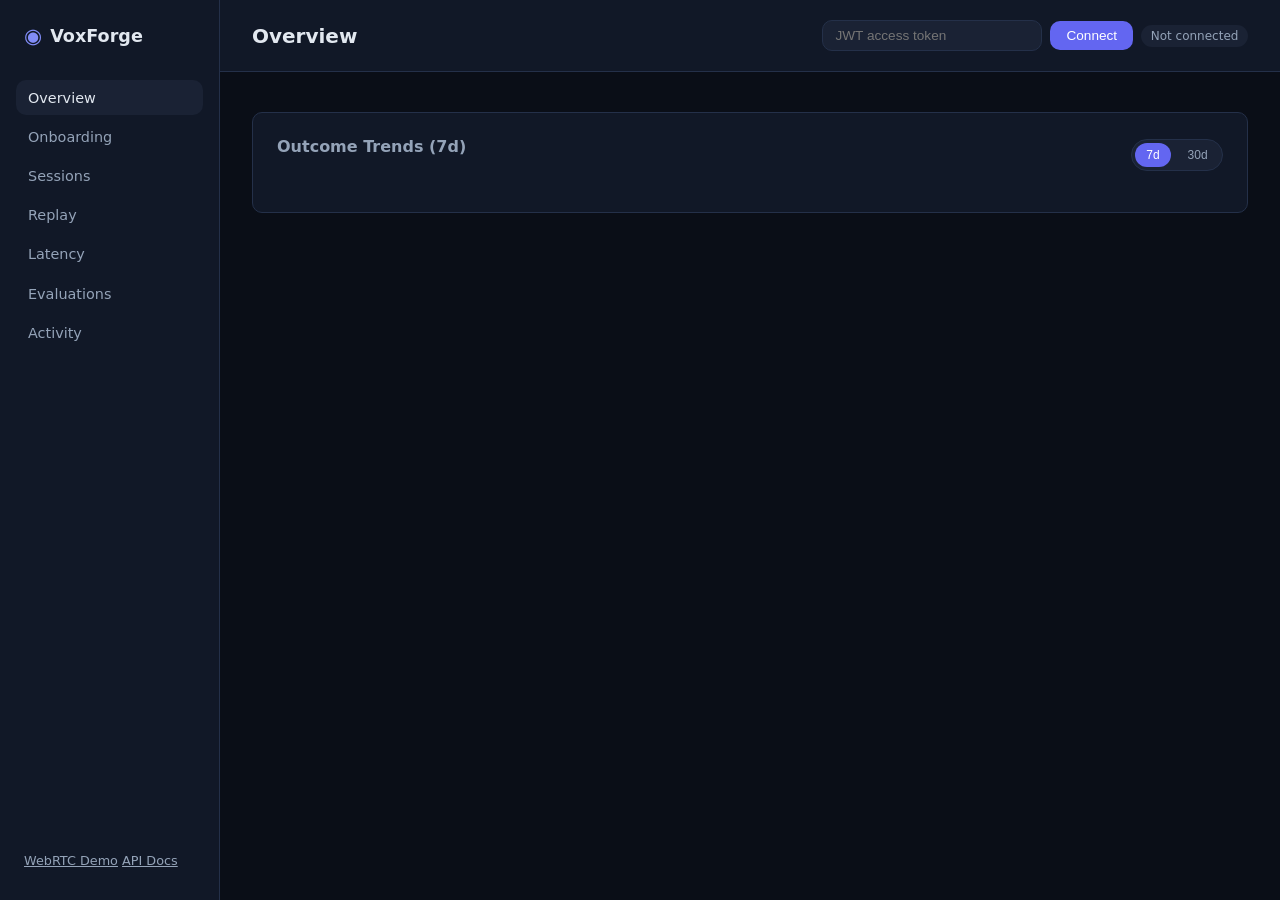
==== dashboard/index.html @ 43285312 "Add explainability summaries to session replay. Surface safety, critic, tool, and outcome decisions " ====
<!DOCTYPE html>
<html lang="en">
<head>
  <meta charset="UTF-8" />
  <meta name="viewport" content="width=device-width, initial-scale=1.0" />
  <title>VoxForge Dashboard</title>
  <link rel="stylesheet" href="/dashboard/static/styles.css" />
</head>
<body>
  <div class="layout">
    <aside class="sidebar">
      <div class="brand">
        <span class="brand-icon">◉</span>
        <span class="brand-name">VoxForge</span>
      </div>
      <nav>
        <a href="#overview" class="nav-link active" data-section="overview">Overview</a>
        <a href="#onboarding" class="nav-link" data-section="onboarding">Onboarding</a>
        <a href="#sessions" class="nav-link" data-section="sessions">Sessions</a>
        <a href="#replay" class="nav-link" data-section="replay">Replay</a>
        <a href="#latency" class="nav-link" data-section="latency">Latency</a>
        <a href="#evaluations" class="nav-link" data-section="evaluations">Evaluations</a>
        <a href="#activity" class="nav-link" data-section="activity">Activity</a>
      </nav>
      <div class="sidebar-footer">
        <a href="/examples/livekit">WebRTC Demo</a>
        <a href="/api/v1/docs" target="_blank">API Docs</a>
      </div>
    </aside>

    <main class="main">
      <header class="topbar">
        <h1 id="page-title">Overview</h1>
        <div class="auth-bar">
          <input id="token-input" type="password" placeholder="JWT access token" />
          <button id="connect-btn" type="button">Connect</button>
          <span id="auth-status" class="status-badge">Not connected</span>
        </div>
      </header>

      <div id="error-banner" class="error-banner hidden"></div>

      <section id="overview" class="section">
        <div class="cards" id="overview-cards"></div>
        <div class="panel trend-panel">
          <div class="panel-header">
            <h2 id="outcomes-trend-title">Outcome Trends (7d)</h2>
            <div class="trend-toggle" role="group" aria-label="Trend window">
              <button id="trend-days-7" type="button" class="toggle-btn active" data-days="7">7d</button>
              <button id="trend-days-30" type="button" class="toggle-btn" data-days="30">30d</button>
            </div>
          </div>
          <div id="outcomes-trend-chart" class="metric-bars"></div>
        </div>
      </section>

      <section id="onboarding" class="section hidden">
        <div class="panel">
          <h2>Outcome-first Onboarding</h2>
          <p>Complete: register account -> connect token -> run sample call -> verify KPI outcomes.</p>
          <div class="button-row">
            <button id="onboarding-start-btn" type="button">1. Start</button>
            <button id="onboarding-connect-btn" type="button">2. Connect Token</button>
            <button id="onboarding-sample-btn" type="button">3. Run Sample Call</button>
            <button id="onboarding-status-btn" type="button">Refresh Status</button>
          </div>
          <div id="onboarding-status" class="card-sub">No onboarding run yet.</div>
          <pre id="onboarding-json" class="json-preview"></pre>
        </div>
      </section>

      <section id="sessions" class="section hidden">
        <div class="panel">
          <h2>Recent Sessions</h2>
          <div class="table-wrap">
            <table>
              <thead>
                <tr>
                  <th>Session</th>
                  <th>Status</th>
                  <th>Messages</th>
                  <th>Avg E2E</th>
                  <th>Eval Score</th>
                  <th>Started</th>
                  <th></th>
                </tr>
              </thead>
              <tbody id="sessions-body"></tbody>
            </table>
          </div>
        </div>
      </section>

      <section id="replay" class="section hidden">
        <div class="panel">
          <h2>Conversation Replay</h2>
          <p>Inspect messages, tool calls, evaluations, metrics, and outcome decisions for one session.</p>
          <div class="button-row replay-controls">
            <input id="replay-session-input" type="text" placeholder="Session UUID" />
            <button id="replay-load-btn" type="button">Load Replay</button>
          </div>
          <div id="replay-outcome" class="card-sub">No replay loaded yet.</div>
          <div id="replay-explanations" class="explain-list"></div>
          <ul id="replay-timeline" class="replay-timeline"></ul>
        </div>
      </section>

      <section id="latency" class="section hidden">
        <div class="panel">
          <h2>Latency Breakdown</h2>
          <div id="latency-chart" class="chart"></div>
        </div>
      </section>

      <section id="evaluations" class="section hidden">
        <div class="panel">
          <h2>Evaluation Summary</h2>
          <div id="eval-summary" class="eval-grid"></div>
          <div id="eval-metrics" class="metric-bars"></div>
        </div>
      </section>

      <section id="activity" class="section hidden">
        <div class="panel">
          <h2>Recent Activity</h2>
          <ul id="activity-list" class="activity-list"></ul>
        </div>
      </section>
    </main>
  </div>
  <script src="/dashboard/static/app.js"></script>
</body>
</html>
---- dashboard/static/styles.css ----
:root {
  --bg: #0a0e17;
  --surface: #111827;
  --surface2: #1a2234;
  --border: #243049;
  --text: #e2e8f0;
  --muted: #94a3b8;
  --accent: #6366f1;
  --accent2: #818cf8;
  --success: #22c55e;
  --warning: #eab308;
  --danger: #ef4444;
  --radius: 10px;
  --font: "Inter", system-ui, -apple-system, sans-serif;
}

* { box-sizing: border-box; margin: 0; padding: 0; }

body {
  font-family: var(--font);
  background: var(--bg);
  color: var(--text);
  min-height: 100vh;
}

.layout { display: flex; min-height: 100vh; }

.sidebar {
  width: 220px;
  background: var(--surface);
  border-right: 1px solid var(--border);
  display: flex;
  flex-direction: column;
  padding: 1.5rem 1rem;
}

.brand {
  display: flex;
  align-items: center;
  gap: 0.5rem;
  font-weight: 700;
  font-size: 1.1rem;
  margin-bottom: 2rem;
  padding: 0 0.5rem;
}

.brand-icon { color: var(--accent2); font-size: 1.3rem; }

nav { display: flex; flex-direction: column; gap: 0.25rem; flex: 1; }

.nav-link {
  color: var(--muted);
  text-decoration: none;
  padding: 0.6rem 0.75rem;
  border-radius: var(--radius);
  font-size: 0.9rem;
  transition: background 0.15s, color 0.15s;
}

.nav-link:hover, .nav-link.active {
  background: var(--surface2);
  color: var(--text);
}

.sidebar-footer { padding: 0.5rem; font-size: 0.8rem; }
.sidebar-footer a { color: var(--muted); }

.main { flex: 1; display: flex; flex-direction: column; overflow: auto; }

.topbar {
  display: flex;
  justify-content: space-between;
  align-items: center;
  padding: 1.25rem 2rem;
  border-bottom: 1px solid var(--border);
  background: var(--surface);
}

.topbar h1 { font-size: 1.25rem; font-weight: 600; }

.auth-bar { display: flex; align-items: center; gap: 0.5rem; }

#token-input {
  background: var(--surface2);
  border: 1px solid var(--border);
  color: var(--text);
  padding: 0.45rem 0.75rem;
  border-radius: var(--radius);
  width: 220px;
  font-size: 0.85rem;
}

#connect-btn {
  background: var(--accent);
  color: white;
  border: none;
  padding: 0.45rem 1rem;
  border-radius: var(--radius);
  cursor: pointer;
  font-size: 0.85rem;
}

#connect-btn:hover { background: var(--accent2); }

.status-badge {
  font-size: 0.75rem;
  padding: 0.25rem 0.6rem;
  border-radius: 999px;
  background: var(--surface2);
  color: var(--muted);
}

.status-badge.connected { background: #14532d; color: var(--success); }

.error-banner {
  margin: 1rem 2rem 0;
  padding: 0.75rem 1rem;
  background: #450a0a;
  border: 1px solid var(--danger);
  border-radius: var(--radius);
  color: #fecaca;
  font-size: 0.85rem;
}

.hidden { display: none !important; }

.section { padding: 1.5rem 2rem; }
.trend-panel { margin-top: 1rem; }

.panel-header {
  display: flex;
  justify-content: space-between;
  align-items: center;
  gap: 1rem;
  margin-bottom: 1rem;
}

.panel-header h2 { margin-bottom: 0; }

.trend-toggle {
  display: inline-flex;
  gap: 0.35rem;
  background: var(--surface2);
  border: 1px solid var(--border);
  border-radius: 999px;
  padding: 0.2rem;
}

.toggle-btn {
  background: transparent;
  color: var(--muted);
  border: none;
  border-radius: 999px;
  padding: 0.3rem 0.7rem;
  font-size: 0.75rem;
  cursor: pointer;
}

.toggle-btn.active {
  background: var(--accent);
  color: white;
}

.cards {
  display: grid;
  grid-template-columns: repeat(auto-fill, minmax(180px, 1fr));
  gap: 1rem;
}

.card {
  background: var(--surface);
  border: 1px solid var(--border);
  border-radius: var(--radius);
  padding: 1.25rem;
}

.card-label { font-size: 0.75rem; color: var(--muted); text-transform: uppercase; letter-spacing: 0.05em; }
.card-value { font-size: 1.75rem; font-weight: 700; margin-top: 0.35rem; }
.card-sub { font-size: 0.8rem; color: var(--muted); margin-top: 0.25rem; }

.panel {
  background: var(--surface);
  border: 1px solid var(--border);
  border-radius: var(--radius);
  padding: 1.5rem;
}

.panel h2 { font-size: 1rem; margin-bottom: 1rem; color: var(--muted); }
.panel p { margin-bottom: 0.75rem; color: var(--muted); font-size: 0.9rem; }

.button-row {
  display: flex;
  flex-wrap: wrap;
  gap: 0.5rem;
  margin-bottom: 0.75rem;
}

.button-row button {
  background: var(--surface2);
  color: var(--text);
  border: 1px solid var(--border);
  border-radius: var(--radius);
  padding: 0.45rem 0.8rem;
  cursor: pointer;
  font-size: 0.8rem;
}

.button-row button:hover {
  border-color: var(--accent2);
}

.link-btn {
  background: transparent;
  color: var(--accent2);
  border: 1px solid var(--border);
  border-radius: var(--radius);
  padding: 0.25rem 0.55rem;
  cursor: pointer;
  font-size: 0.75rem;
}

.link-btn:hover {
  border-color: var(--accent2);
}

.json-preview {
  margin-top: 0.75rem;
  padding: 0.75rem;
  background: var(--surface2);
  border: 1px solid var(--border);
  border-radius: var(--radius);
  color: #bfdbfe;
  max-height: 220px;
  overflow: auto;
  font-size: 0.78rem;
}

.table-wrap { overflow-x: auto; }

table { width: 100%; border-collapse: collapse; font-size: 0.85rem; }

th, td { text-align: left; padding: 0.65rem 0.75rem; border-bottom: 1px solid var(--border); }

th { color: var(--muted); font-weight: 500; font-size: 0.75rem; text-transform: uppercase; }

.status-pill {
  display: inline-block;
  padding: 0.15rem 0.5rem;
  border-radius: 999px;
  font-size: 0.75rem;
  background: var(--surface2);
}

.status-pill.active { background: #14532d; color: var(--success); }
.status-pill.completed { background: #1e3a5f; color: #93c5fd; }
.status-pill.failed, .status-pill.error { background: #450a0a; color: #fca5a5; }

.chart { display: flex; flex-direction: column; gap: 1rem; }

.bar-row { display: flex; align-items: center; gap: 1rem; }

.bar-label { width: 140px; font-size: 0.85rem; color: var(--muted); }

.bar-track {
  flex: 1;
  height: 28px;
  background: var(--surface2);
  border-radius: 6px;
  overflow: hidden;
}

.bar-fill {
  height: 100%;
  background: linear-gradient(90deg, var(--accent), var(--accent2));
  border-radius: 6px;
  display: flex;
  align-items: center;
  padding-left: 0.5rem;
  font-size: 0.75rem;
  font-weight: 600;
  min-width: 40px;
}

.eval-grid {
  display: grid;
  grid-template-columns: repeat(auto-fill, minmax(120px, 1fr));
  gap: 1rem;
  margin-bottom: 1.5rem;
}

.eval-stat {
  text-align: center;
  padding: 1rem;
  background: var(--surface2);
  border-radius: var(--radius);
}

.eval-stat .value { font-size: 1.5rem; font-weight: 700; }
.eval-stat .label { font-size: 0.75rem; color: var(--muted); margin-top: 0.25rem; }

.metric-bars { display: flex; flex-direction: column; gap: 0.75rem; }

.trend-row {
  display: grid;
  grid-template-columns: 120px 1fr;
  gap: 0.75rem;
  align-items: center;
}

.trend-label {
  color: var(--muted);
  font-size: 0.8rem;
  font-variant-numeric: tabular-nums;
}

.trend-values {
  display: flex;
  gap: 0.5rem;
  align-items: center;
}

.trend-pill {
  border: 1px solid var(--border);
  border-radius: 999px;
  padding: 0.2rem 0.55rem;
  font-size: 0.75rem;
  background: var(--surface2);
}

.activity-list { list-style: none; }

.activity-list li {
  display: flex;
  justify-content: space-between;
  align-items: center;
  padding: 0.75rem 0;
  border-bottom: 1px solid var(--border);
  font-size: 0.85rem;
}

.activity-type {
  font-size: 0.7rem;
  text-transform: uppercase;
  color: var(--accent2);
  margin-right: 0.5rem;
}

.activity-time { color: var(--muted); font-size: 0.75rem; }

.replay-controls input {
  background: var(--surface2);
  border: 1px solid var(--border);
  color: var(--text);
  padding: 0.45rem 0.75rem;
  border-radius: var(--radius);
  min-width: 280px;
  font-size: 0.85rem;
}

.explain-list {
  margin-top: 0.85rem;
  display: grid;
  grid-template-columns: repeat(auto-fill, minmax(220px, 1fr));
  gap: 0.65rem;
}

.explain-item {
  border: 1px solid var(--border);
  border-radius: var(--radius);
  background: var(--surface2);
  padding: 0.7rem 0.8rem;
}

.explain-kind {
  text-transform: uppercase;
  font-size: 0.7rem;
  letter-spacing: 0.04em;
  color: var(--accent2);
  margin-bottom: 0.25rem;
}

.explain-decision {
  font-weight: 600;
  font-size: 0.85rem;
  margin-bottom: 0.2rem;
}

.explain-reason {
  color: var(--muted);
  font-size: 0.78rem;
  line-height: 1.35;
}

.explain-item.safety .explain-kind { color: #fca5a5; }
.explain-item.critic .explain-kind { color: #86efac; }
.explain-item.tool .explain-kind { color: #fde68a; }
.explain-item.outcome .explain-kind { color: #c4b5fd; }

.replay-timeline {
  list-style: none;
  margin-top: 1rem;
  display: flex;
  flex-direction: column;
  gap: 0.65rem;
}

.replay-event {
  border: 1px solid var(--border);
  border-radius: var(--radius);
  background: var(--surface2);
  padding: 0.75rem 0.9rem;
}

.replay-event-header {
  display: flex;
  justify-content: space-between;
  gap: 0.75rem;
  margin-bottom: 0.35rem;
  align-items: center;
}

.replay-event-type {
  text-transform: uppercase;
  font-size: 0.7rem;
  letter-spacing: 0.04em;
  color: var(--accent2);
}

.replay-event-meta {
  color: var(--muted);
  font-size: 0.75rem;
}

.replay-event-summary {
  font-size: 0.85rem;
  line-height: 1.4;
}

.replay-event.message .replay-event-type { color: #93c5fd; }
.replay-event.tool_call .replay-event-type { color: #fde68a; }
.replay-event.evaluation .replay-event-type { color: #86efac; }
.replay-event.outcome .replay-event-type { color: #c4b5fd; }
.replay-event.metric .replay-event-type { color: #fdba74; }

@media (max-width: 768px) {
  .layout { flex-direction: column; }
  .sidebar { width: 100%; flex-direction: row; flex-wrap: wrap; align-items: center; }
  nav { flex-direction: row; flex-wrap: wrap; }
  .topbar { flex-direction: column; gap: 1rem; align-items: flex-start; }
}
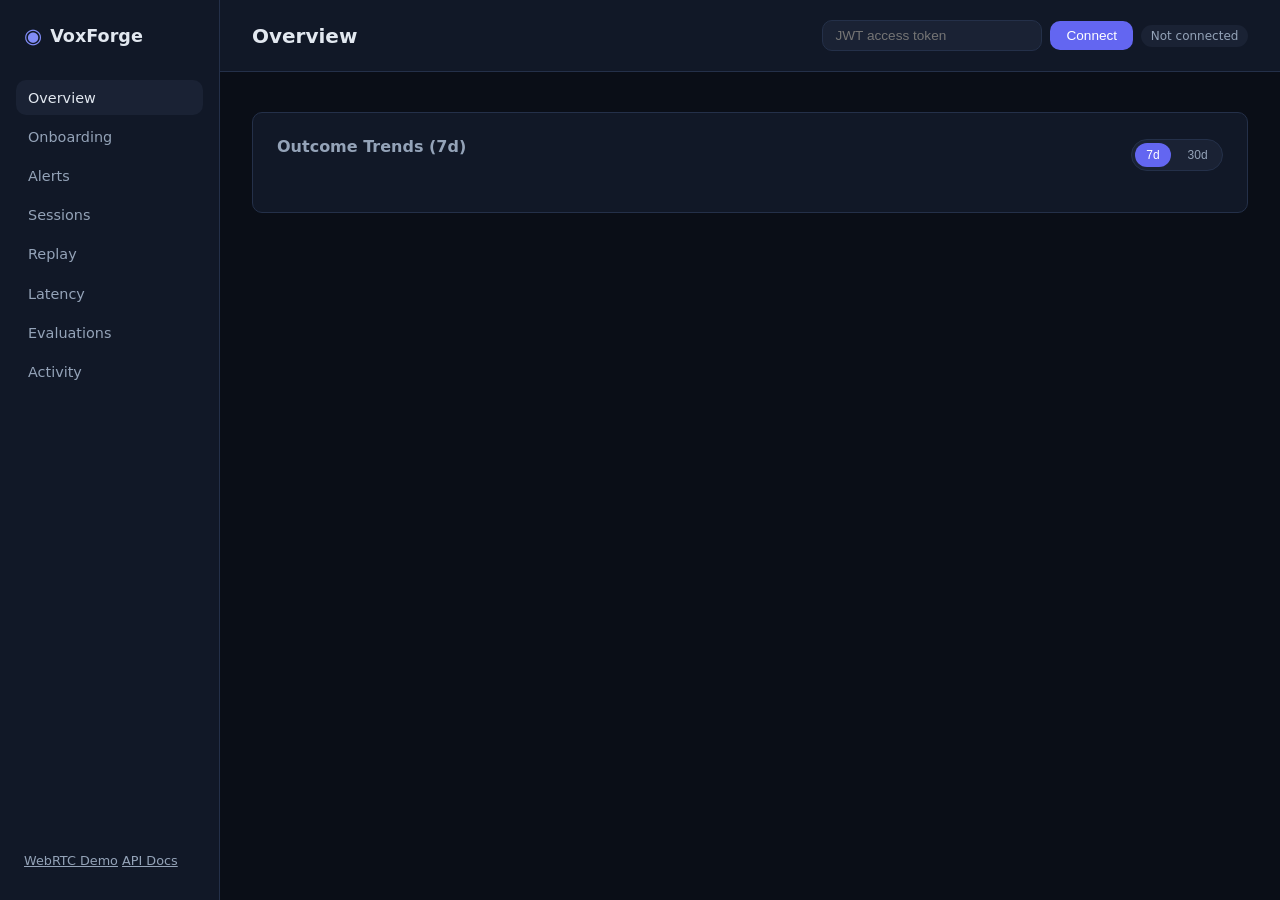
==== commit c0f0bc7b: "Add regression alerts for quality, latency, and outcomes. Compare org KPI aggregates against support" ====
--- a/dashboard/index.html
+++ b/dashboard/index.html
@@ -16,6 +16,7 @@
       <nav>
         <a href="#overview" class="nav-link active" data-section="overview">Overview</a>
         <a href="#onboarding" class="nav-link" data-section="onboarding">Onboarding</a>
+        <a href="#alerts" class="nav-link" data-section="alerts">Alerts</a>
         <a href="#sessions" class="nav-link" data-section="sessions">Sessions</a>
         <a href="#replay" class="nav-link" data-section="replay">Replay</a>
         <a href="#latency" class="nav-link" data-section="latency">Latency</a>
@@ -66,6 +67,15 @@
           </div>
           <div id="onboarding-status" class="card-sub">No onboarding run yet.</div>
           <pre id="onboarding-json" class="json-preview"></pre>
+        </div>
+      </section>
+
+      <section id="alerts" class="section hidden">
+        <div class="panel">
+          <h2>Regression Alerts</h2>
+          <p>Threshold breaches for quality, latency, escalations, and task success.</p>
+          <div id="alerts-summary" class="eval-grid"></div>
+          <ul id="alerts-list" class="alerts-list"></ul>
         </div>
       </section>
 
--- a/dashboard/static/styles.css
+++ b/dashboard/static/styles.css
@@ -347,6 +347,60 @@
 
 .activity-time { color: var(--muted); font-size: 0.75rem; }
 
+.alerts-list {
+  list-style: none;
+  margin-top: 1rem;
+  display: flex;
+  flex-direction: column;
+  gap: 0.65rem;
+}
+
+.alert-item {
+  border: 1px solid var(--border);
+  border-radius: var(--radius);
+  background: var(--surface2);
+  padding: 0.75rem 0.9rem;
+}
+
+.alert-item.critical {
+  border-color: #7f1d1d;
+}
+
+.alert-item.warning {
+  border-color: #854d0e;
+}
+
+.alert-header {
+  display: flex;
+  gap: 0.5rem;
+  align-items: center;
+  margin-bottom: 0.35rem;
+}
+
+.alert-severity {
+  text-transform: uppercase;
+  font-size: 0.7rem;
+  letter-spacing: 0.04em;
+  color: var(--warning);
+}
+
+.alert-item.critical .alert-severity { color: var(--danger); }
+
+.alert-code {
+  color: var(--muted);
+  font-size: 0.75rem;
+}
+
+.alert-message {
+  font-size: 0.85rem;
+  margin-bottom: 0.25rem;
+}
+
+.alert-meta {
+  color: var(--muted);
+  font-size: 0.75rem;
+}
+
 .replay-controls input {
   background: var(--surface2);
   border: 1px solid var(--border);
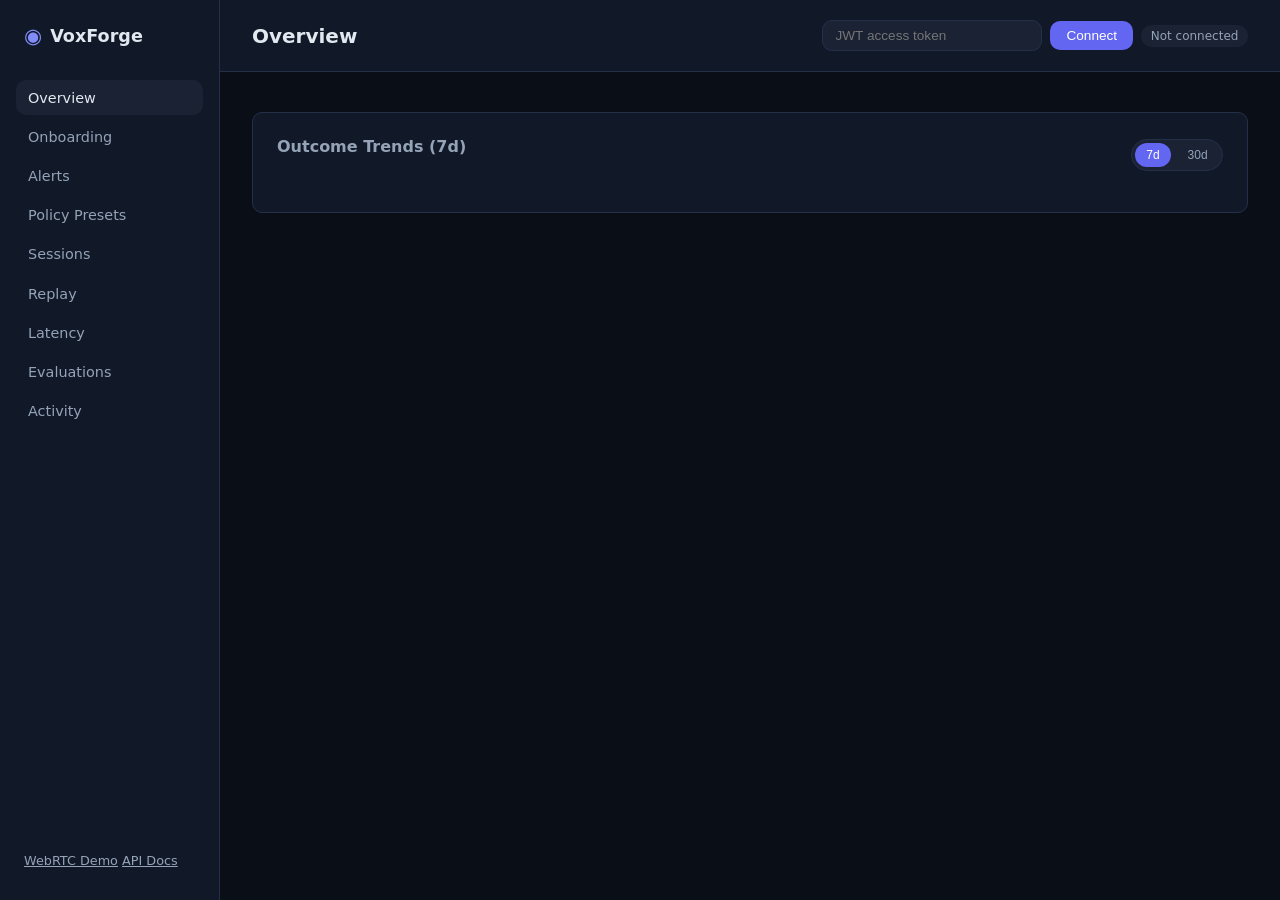
==== commit 48288b9b: "Add policy preset APIs and dashboard UX for agent config versioning. Organizations can list built-in" ====
--- a/dashboard/index.html
+++ b/dashboard/index.html
@@ -17,6 +17,7 @@
         <a href="#overview" class="nav-link active" data-section="overview">Overview</a>
         <a href="#onboarding" class="nav-link" data-section="onboarding">Onboarding</a>
         <a href="#alerts" class="nav-link" data-section="alerts">Alerts</a>
+        <a href="#policies" class="nav-link" data-section="policies">Policy Presets</a>
         <a href="#sessions" class="nav-link" data-section="sessions">Sessions</a>
         <a href="#replay" class="nav-link" data-section="replay">Replay</a>
         <a href="#latency" class="nav-link" data-section="latency">Latency</a>
@@ -76,6 +77,33 @@
           <p>Threshold breaches for quality, latency, escalations, and task success.</p>
           <div id="alerts-summary" class="eval-grid"></div>
           <ul id="alerts-list" class="alerts-list"></ul>
+        </div>
+      </section>
+
+      <section id="policies" class="section hidden">
+        <div class="panel">
+          <h2>Policy Presets</h2>
+          <p>Apply reusable policy bundles to create a new active agent config version. Roll back from version history when regressions appear.</p>
+          <div id="policy-active" class="card-sub">No active agent config loaded.</div>
+          <div id="policy-presets" class="preset-grid"></div>
+        </div>
+        <div class="panel">
+          <h2>Config Version History</h2>
+          <div class="table-wrap">
+            <table>
+              <thead>
+                <tr>
+                  <th>Version</th>
+                  <th>Label</th>
+                  <th>Status</th>
+                  <th>Change Note</th>
+                  <th>Created</th>
+                  <th></th>
+                </tr>
+              </thead>
+              <tbody id="policy-versions-body"></tbody>
+            </table>
+          </div>
         </div>
       </section>
 
--- a/dashboard/static/styles.css
+++ b/dashboard/static/styles.css
@@ -496,6 +496,48 @@
 .replay-event.outcome .replay-event-type { color: #c4b5fd; }
 .replay-event.metric .replay-event-type { color: #fdba74; }
 
+.preset-grid {
+  margin-top: 1rem;
+  display: grid;
+  grid-template-columns: repeat(auto-fill, minmax(260px, 1fr));
+  gap: 0.85rem;
+}
+
+.preset-card {
+  border: 1px solid var(--border);
+  border-radius: var(--radius);
+  background: var(--surface2);
+  padding: 0.9rem 1rem;
+  display: flex;
+  flex-direction: column;
+  gap: 0.55rem;
+}
+
+.preset-card h3 {
+  font-size: 0.95rem;
+  font-weight: 600;
+}
+
+.preset-source {
+  display: inline-block;
+  font-size: 0.7rem;
+  text-transform: uppercase;
+  letter-spacing: 0.04em;
+  color: var(--accent2);
+}
+
+.preset-description {
+  color: var(--muted);
+  font-size: 0.82rem;
+  line-height: 1.4;
+  flex: 1;
+}
+
+.preset-thresholds {
+  font-size: 0.75rem;
+  color: var(--muted);
+}
+
 @media (max-width: 768px) {
   .layout { flex-direction: column; }
   .sidebar { width: 100%; flex-direction: row; flex-wrap: wrap; align-items: center; }
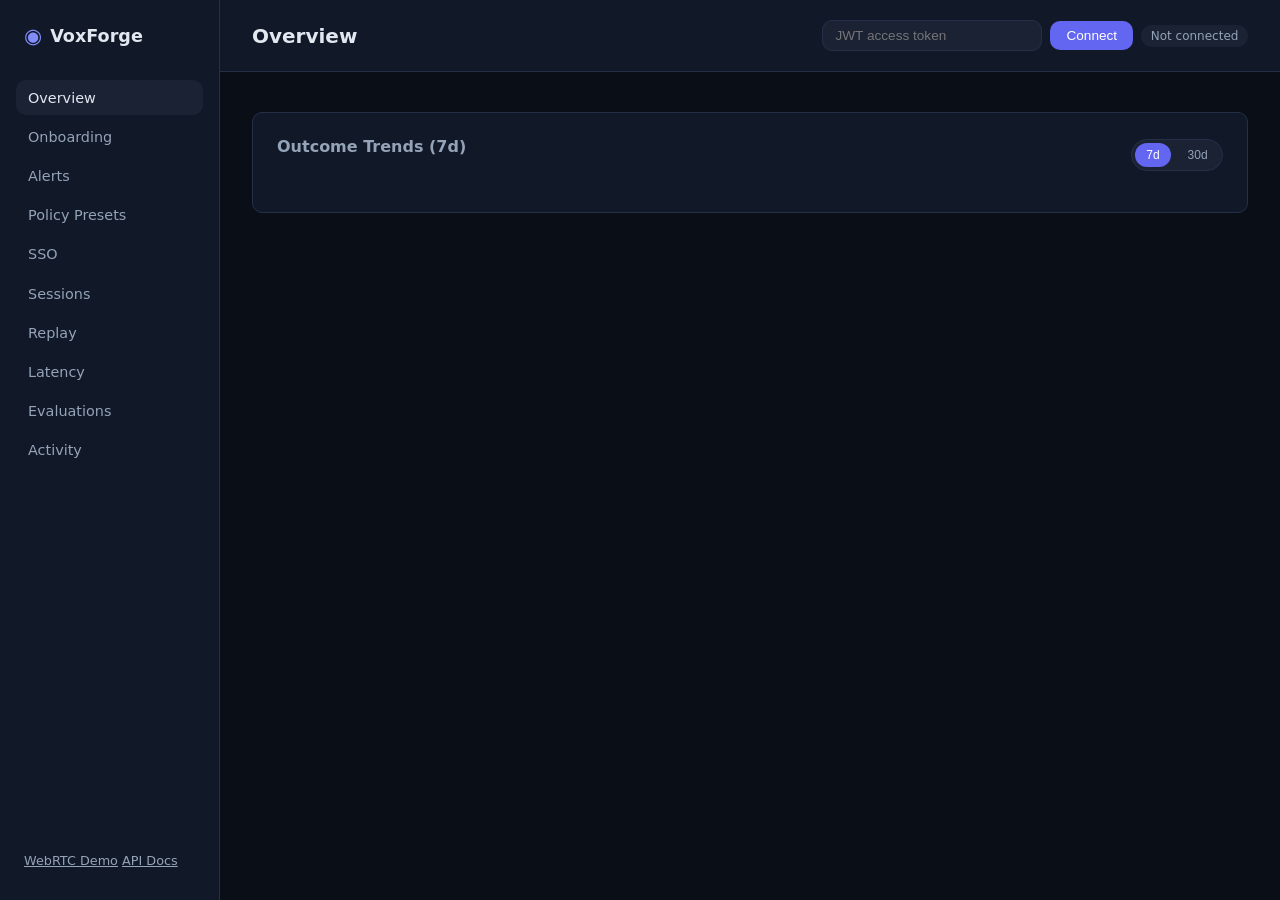
==== commit ad9e30df: "Add SSO admin panel to the dashboard for SAML connection management. The new SSO section lets org ad" ====
--- a/dashboard/index.html
+++ b/dashboard/index.html
@@ -18,6 +18,7 @@
         <a href="#onboarding" class="nav-link" data-section="onboarding">Onboarding</a>
         <a href="#alerts" class="nav-link" data-section="alerts">Alerts</a>
         <a href="#policies" class="nav-link" data-section="policies">Policy Presets</a>
+        <a href="#sso" class="nav-link" data-section="sso">SSO</a>
         <a href="#sessions" class="nav-link" data-section="sessions">Sessions</a>
         <a href="#replay" class="nav-link" data-section="replay">Replay</a>
         <a href="#latency" class="nav-link" data-section="latency">Latency</a>
@@ -104,6 +105,82 @@
               <tbody id="policy-versions-body"></tbody>
             </table>
           </div>
+        </div>
+      </section>
+
+      <section id="sso" class="section hidden">
+        <div class="panel">
+          <h2>SSO / SAML Connections</h2>
+          <p>Configure IdP metadata, activate connections, download SP metadata, and test SP-initiated login redirects.</p>
+          <div id="sso-org" class="card-sub">Connect with a JWT to manage SSO.</div>
+          <div class="table-wrap">
+            <table>
+              <thead>
+                <tr>
+                  <th>Provider</th>
+                  <th>Status</th>
+                  <th>IdP Entity</th>
+                  <th>SP Entity</th>
+                  <th>Updated</th>
+                  <th></th>
+                </tr>
+              </thead>
+              <tbody id="sso-connections-body"></tbody>
+            </table>
+          </div>
+        </div>
+        <div class="panel">
+          <h2>Create SAML Connection</h2>
+          <form id="sso-create-form" class="sso-form">
+            <label>
+              Provider
+              <select id="sso-provider-type" name="provider_type">
+                <option value="generic">Generic</option>
+                <option value="okta">Okta</option>
+                <option value="azure_ad">Azure AD</option>
+                <option value="google">Google</option>
+              </select>
+            </label>
+            <label>
+              IdP Entity ID
+              <input id="sso-idp-entity-id" type="text" placeholder="https://idp.example.com/metadata" required />
+            </label>
+            <label>
+              IdP SSO URL
+              <input id="sso-idp-sso-url" type="url" placeholder="https://idp.example.com/sso" required />
+            </label>
+            <label class="full-width">
+              IdP X509 Certificate
+              <textarea id="sso-idp-cert" rows="4" placeholder="-----BEGIN CERTIFICATE-----..." required></textarea>
+            </label>
+            <label>
+              SP Entity ID
+              <input id="sso-sp-entity-id" type="text" placeholder="voxforge-sp" required />
+            </label>
+            <label>
+              ACS URL
+              <input id="sso-acs-url" type="url" placeholder="https://your-host/api/v1/orgs/{org_id}/sso/saml/acs" required />
+            </label>
+            <label>
+              Default Role
+              <select id="sso-default-role" name="default_role">
+                <option value="member">Member</option>
+                <option value="admin">Admin</option>
+                <option value="owner">Owner</option>
+              </select>
+            </label>
+            <label class="full-width">
+              Role Mapping Rules (JSON)
+              <textarea id="sso-role-mapping" rows="3" placeholder='{"support_admins": "admin"}'></textarea>
+            </label>
+            <div class="button-row">
+              <button type="submit">Create Connection</button>
+            </div>
+          </form>
+        </div>
+        <div class="panel">
+          <h2>Login Redirect Preview</h2>
+          <pre id="sso-login-preview" class="json-preview">Initiate a test login from a connection row.</pre>
         </div>
       </section>
 
--- a/dashboard/static/styles.css
+++ b/dashboard/static/styles.css
@@ -252,6 +252,8 @@
 }
 
 .status-pill.active { background: #14532d; color: var(--success); }
+.status-pill.draft { background: #3f3f46; color: #d4d4d8; }
+.status-pill.disabled { background: #450a0a; color: #fca5a5; }
 .status-pill.completed { background: #1e3a5f; color: #93c5fd; }
 .status-pill.failed, .status-pill.error { background: #450a0a; color: #fca5a5; }
 
@@ -538,6 +540,48 @@
   color: var(--muted);
 }
 
+.sso-form {
+  margin-top: 1rem;
+  display: grid;
+  grid-template-columns: repeat(2, minmax(240px, 1fr));
+  gap: 0.85rem;
+}
+
+.sso-form label {
+  display: flex;
+  flex-direction: column;
+  gap: 0.35rem;
+  font-size: 0.82rem;
+  color: var(--muted);
+}
+
+.sso-form label.full-width {
+  grid-column: 1 / -1;
+}
+
+.sso-form input,
+.sso-form select,
+.sso-form textarea {
+  background: var(--surface2);
+  border: 1px solid var(--border);
+  color: var(--text);
+  padding: 0.5rem 0.7rem;
+  border-radius: var(--radius);
+  font-size: 0.85rem;
+  font-family: inherit;
+}
+
+.sso-form textarea {
+  resize: vertical;
+  min-height: 80px;
+}
+
+.sso-actions {
+  display: flex;
+  flex-wrap: wrap;
+  gap: 0.35rem;
+}
+
 @media (max-width: 768px) {
   .layout { flex-direction: column; }
   .sidebar { width: 100%; flex-direction: row; flex-wrap: wrap; align-items: center; }
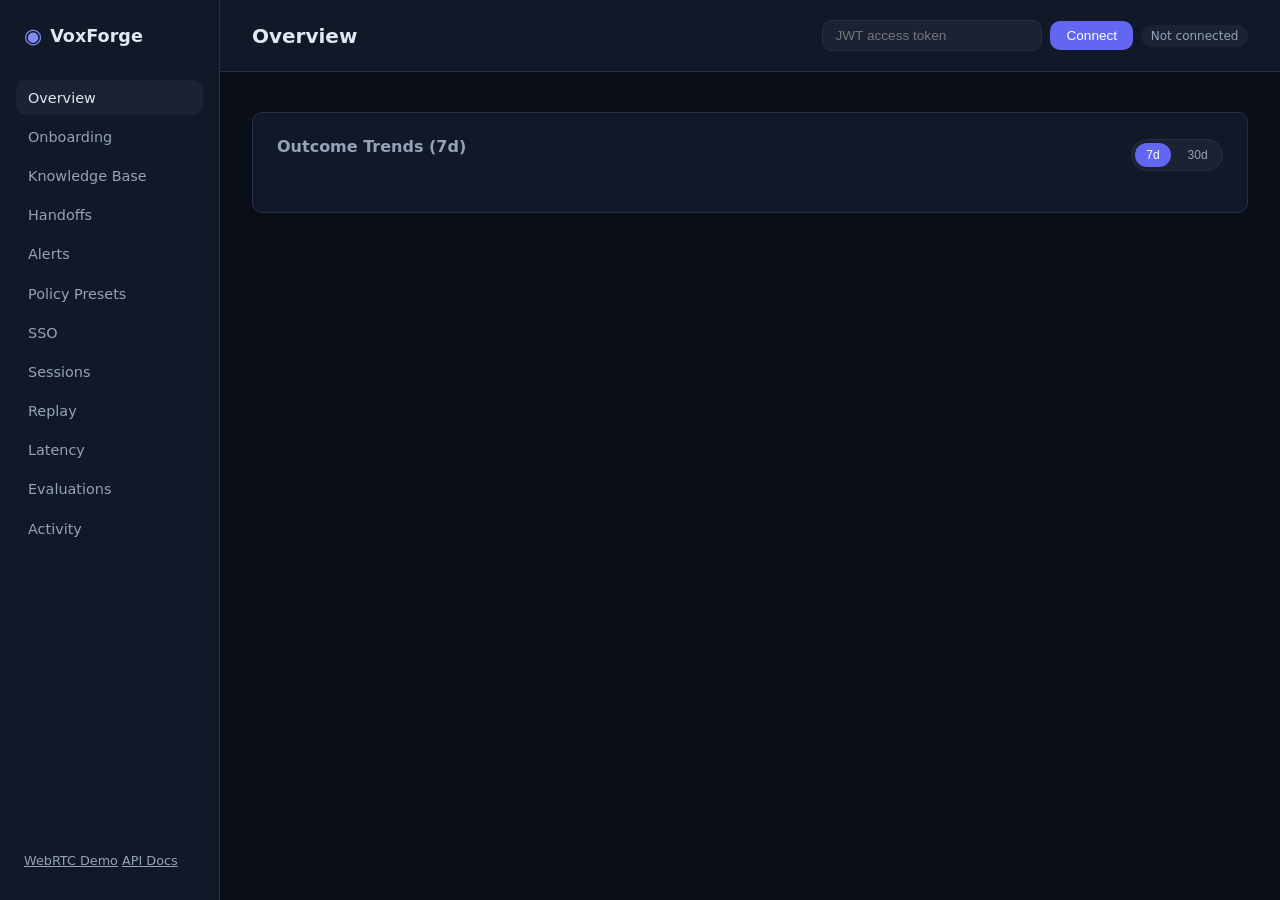
==== commit 92ab8f34: "feat(knowledge): wire pre-turn KB context and dashboard operator UI Inject KnowledgeContextBuilder i" ====
--- a/dashboard/index.html
+++ b/dashboard/index.html
@@ -16,6 +16,8 @@
       <nav>
         <a href="#overview" class="nav-link active" data-section="overview">Overview</a>
         <a href="#onboarding" class="nav-link" data-section="onboarding">Onboarding</a>
+        <a href="#knowledge" class="nav-link" data-section="knowledge">Knowledge Base</a>
+        <a href="#handoffs" class="nav-link" data-section="handoffs">Handoffs</a>
         <a href="#alerts" class="nav-link" data-section="alerts">Alerts</a>
         <a href="#policies" class="nav-link" data-section="policies">Policy Presets</a>
         <a href="#sso" class="nav-link" data-section="sso">SSO</a>
@@ -72,6 +74,130 @@
         </div>
       </section>
 
+      <section id="knowledge" class="section hidden">
+        <div class="panel">
+          <h2>Knowledge Base</h2>
+          <p>Upload documents for semantic retrieval and pre-turn agent grounding.</p>
+          <div id="knowledge-status" class="card-sub">Connect with a JWT to manage knowledge collections.</div>
+          <div class="button-row">
+            <button id="knowledge-refresh-btn" type="button">Refresh</button>
+          </div>
+        </div>
+
+        <div class="panel">
+          <h2>Collections</h2>
+          <div class="table-wrap">
+            <table>
+              <thead>
+                <tr>
+                  <th>Name</th>
+                  <th>Dimensions</th>
+                  <th>Created</th>
+                  <th></th>
+                </tr>
+              </thead>
+              <tbody id="knowledge-collections-body"></tbody>
+            </table>
+          </div>
+          <form id="knowledge-collection-form" class="sso-form">
+            <label class="full-width">
+              New collection name
+              <input id="knowledge-collection-name" type="text" placeholder="Support Docs" required />
+            </label>
+            <div class="button-row">
+              <button type="submit">Create Collection</button>
+            </div>
+          </form>
+        </div>
+
+        <div class="panel">
+          <h2>Upload Document</h2>
+          <form id="knowledge-upload-form" class="sso-form">
+            <label>
+              Collection
+              <select id="knowledge-upload-collection" required></select>
+            </label>
+            <label>
+              Title (optional)
+              <input id="knowledge-upload-title" type="text" placeholder="Refund Policy" />
+            </label>
+            <label class="full-width">
+              File
+              <input id="knowledge-upload-file" type="file" accept=".pdf,.txt,.md,.csv,.html,.docx" required />
+            </label>
+            <div class="button-row">
+              <button type="submit">Upload</button>
+            </div>
+          </form>
+          <div id="knowledge-upload-status" class="card-sub">No upload in progress.</div>
+        </div>
+
+        <div class="panel">
+          <h2>Recent Uploads</h2>
+          <div class="table-wrap">
+            <table>
+              <thead>
+                <tr>
+                  <th>Document</th>
+                  <th>Status</th>
+                  <th>Progress</th>
+                  <th>Stage</th>
+                  <th>Updated</th>
+                </tr>
+              </thead>
+              <tbody id="knowledge-uploads-body"></tbody>
+            </table>
+          </div>
+        </div>
+
+        <div class="panel">
+          <h2>Search Test</h2>
+          <form id="knowledge-search-form" class="sso-form">
+            <label class="full-width">
+              Query
+              <input id="knowledge-search-query" type="text" placeholder="What is the refund policy?" required />
+            </label>
+            <div class="button-row">
+              <button type="submit">Search</button>
+            </div>
+          </form>
+          <ul id="knowledge-search-results" class="activity-list"></ul>
+        </div>
+      </section>
+
+      <section id="handoffs" class="section hidden">
+        <div class="panel">
+          <h2>Handoff Queue</h2>
+          <p>Pending human escalations for your organization.</p>
+          <div class="button-row">
+            <button id="handoffs-refresh-btn" type="button">Refresh Queue</button>
+          </div>
+        </div>
+        <div class="panel">
+          <div class="table-wrap">
+            <table>
+              <thead>
+                <tr>
+                  <th>Handoff</th>
+                  <th>Session</th>
+                  <th>Status</th>
+                  <th>Trigger</th>
+                  <th>Ticket</th>
+                  <th>Assigned</th>
+                  <th></th>
+                </tr>
+              </thead>
+              <tbody id="handoffs-body"></tbody>
+            </table>
+          </div>
+        </div>
+        <div class="panel">
+          <h2>Handoff Context</h2>
+          <div id="handoff-context-summary" class="card-sub">Select a handoff to view context.</div>
+          <pre id="handoff-context-json" class="json-preview"></pre>
+        </div>
+      </section>
+
       <section id="alerts" class="section hidden">
         <div class="panel">
           <h2>Regression Alerts</h2>
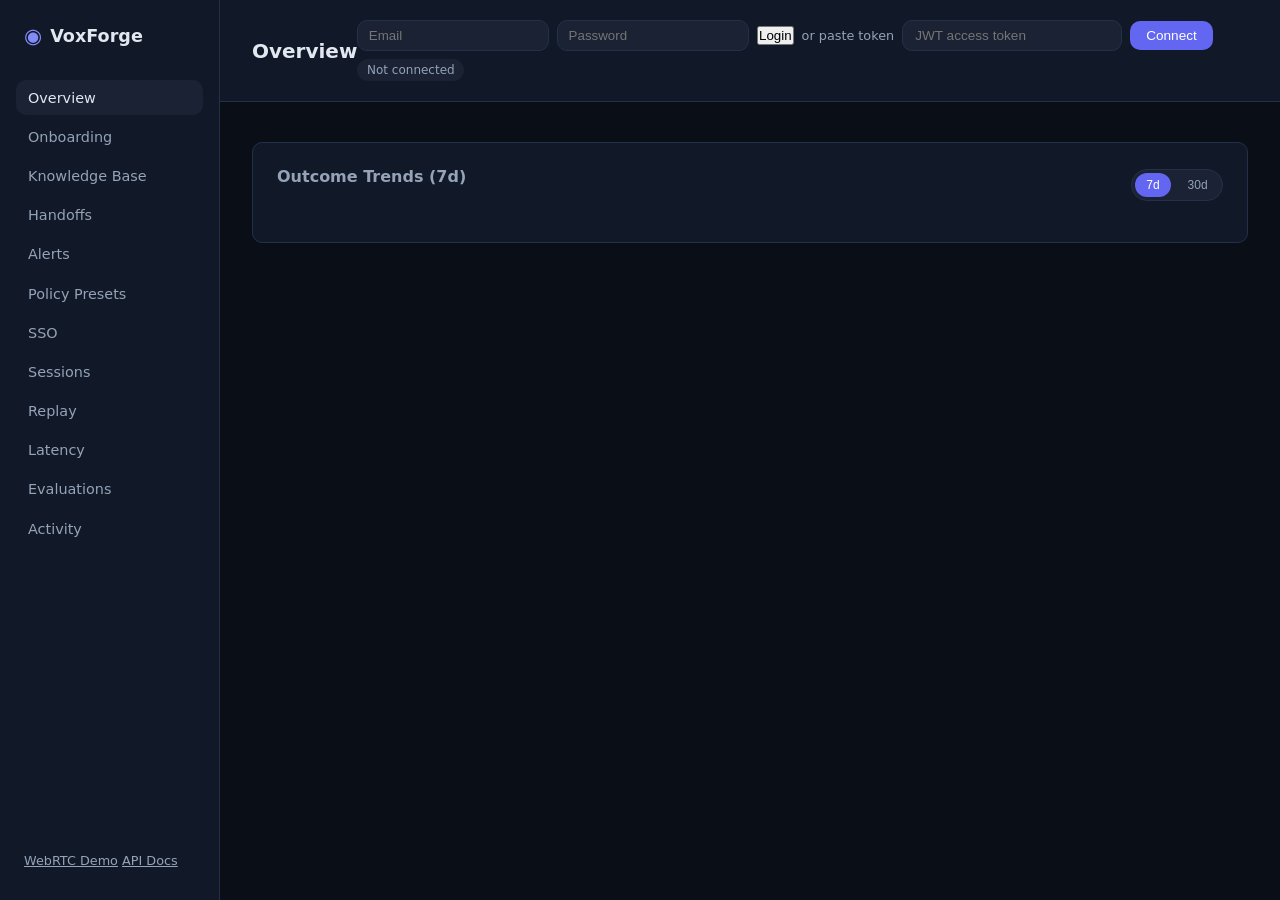
==== commit a4f3de7d: "Add dashboard login form and friendly API error messages. Operators can authenticate with email/pass" ====
--- a/dashboard/index.html
+++ b/dashboard/index.html
@@ -37,8 +37,13 @@
       <header class="topbar">
         <h1 id="page-title">Overview</h1>
         <div class="auth-bar">
-          <input id="token-input" type="password" placeholder="JWT access token" />
+          <input id="login-email" type="email" placeholder="Email" autocomplete="username" />
+          <input id="login-password" type="password" placeholder="Password" autocomplete="current-password" />
+          <button id="login-btn" type="button">Login</button>
+          <span class="auth-divider">or paste token</span>
+          <input id="token-input" type="password" placeholder="JWT access token" autocomplete="off" />
           <button id="connect-btn" type="button">Connect</button>
+          <button id="logout-btn" type="button" class="hidden">Logout</button>
           <span id="auth-status" class="status-badge">Not connected</span>
         </div>
       </header>
--- a/dashboard/static/styles.css
+++ b/dashboard/static/styles.css
@@ -78,7 +78,17 @@
 
 .topbar h1 { font-size: 1.25rem; font-weight: 600; }
 
-.auth-bar { display: flex; align-items: center; gap: 0.5rem; }
+.auth-bar { display: flex; align-items: center; gap: 0.5rem; flex-wrap: wrap; }
+.auth-divider { color: var(--muted); font-size: 0.8rem; }
+.auth-bar input[type="email"],
+.auth-bar input[type="password"] {
+  background: var(--surface2);
+  border: 1px solid var(--border);
+  color: var(--text);
+  border-radius: var(--radius);
+  padding: 0.45rem 0.65rem;
+  min-width: 9rem;
+}
 
 #token-input {
   background: var(--surface2);
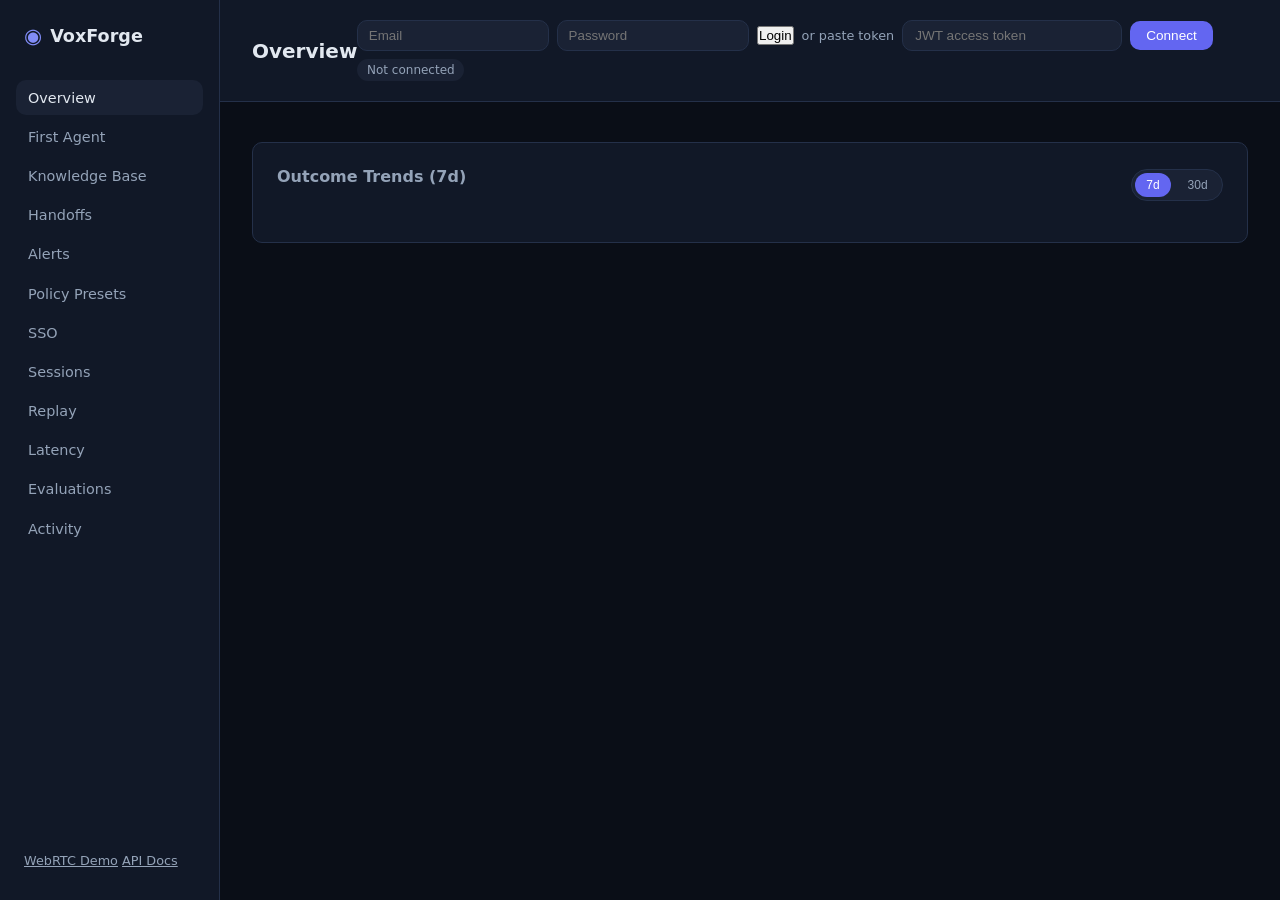
==== commit b1188066: "Add first-agent setup wizard to the operator dashboard. Guides connect, preset apply, knowledge uplo" ====
--- a/dashboard/index.html
+++ b/dashboard/index.html
@@ -15,7 +15,7 @@
       </div>
       <nav>
         <a href="#overview" class="nav-link active" data-section="overview">Overview</a>
-        <a href="#onboarding" class="nav-link" data-section="onboarding">Onboarding</a>
+        <a href="#onboarding" class="nav-link" data-section="onboarding">First Agent</a>
         <a href="#knowledge" class="nav-link" data-section="knowledge">Knowledge Base</a>
         <a href="#handoffs" class="nav-link" data-section="handoffs">Handoffs</a>
         <a href="#alerts" class="nav-link" data-section="alerts">Alerts</a>
@@ -65,17 +65,78 @@
       </section>
 
       <section id="onboarding" class="section hidden">
-        <div class="panel">
-          <h2>Outcome-first Onboarding</h2>
-          <p>Complete: register account -> connect token -> run sample call -> verify KPI outcomes.</p>
-          <div class="button-row">
-            <button id="onboarding-start-btn" type="button">1. Start</button>
-            <button id="onboarding-connect-btn" type="button">2. Connect Token</button>
-            <button id="onboarding-sample-btn" type="button">3. Run Sample Call</button>
-            <button id="onboarding-status-btn" type="button">Refresh Status</button>
-          </div>
-          <div id="onboarding-status" class="card-sub">No onboarding run yet.</div>
-          <pre id="onboarding-json" class="json-preview"></pre>
+        <div class="panel wizard-panel">
+          <div class="wizard-header">
+            <div>
+              <h2>First Agent Setup</h2>
+              <p class="card-sub">Configure a support agent, add knowledge, and run a test call in under 15 minutes.</p>
+            </div>
+            <button id="wizard-dismiss-btn" type="button" class="link-btn">Skip for now</button>
+          </div>
+
+          <ol id="wizard-progress" class="wizard-progress" aria-label="Setup progress">
+            <li class="wizard-progress-step active" data-step="1">Connect</li>
+            <li class="wizard-progress-step" data-step="2">Agent</li>
+            <li class="wizard-progress-step" data-step="3">Knowledge</li>
+            <li class="wizard-progress-step" data-step="4">Test call</li>
+            <li class="wizard-progress-step" data-step="5">Done</li>
+          </ol>
+
+          <div id="wizard-step-1" class="wizard-step active">
+            <h3>Step 1 — Connect</h3>
+            <p>Log in above with email/password or paste a JWT, then continue.</p>
+            <div id="wizard-auth-status" class="card-sub">Not connected</div>
+          </div>
+
+          <div id="wizard-step-2" class="wizard-step hidden">
+            <h3>Step 2 — Choose agent preset</h3>
+            <p>Apply a policy bundle as your active agent configuration.</p>
+            <div id="wizard-presets" class="preset-grid"></div>
+            <div id="wizard-preset-status" class="card-sub">Select a preset to continue.</div>
+          </div>
+
+          <div id="wizard-step-3" class="wizard-step hidden">
+            <h3>Step 3 — Add knowledge</h3>
+            <p>Upload at least one document so the agent can ground answers.</p>
+            <form id="wizard-knowledge-form" class="sso-form">
+              <label>
+                Collection name
+                <input id="wizard-collection-name" type="text" value="Support Docs" required />
+              </label>
+              <label class="full-width">
+                Document
+                <input id="wizard-knowledge-file" type="file" accept=".pdf,.txt,.md,.csv,.html,.docx" required />
+              </label>
+            </form>
+            <div id="wizard-knowledge-status" class="card-sub">No document uploaded yet.</div>
+          </div>
+
+          <div id="wizard-step-4" class="wizard-step hidden">
+            <h3>Step 4 — Run test call</h3>
+            <p>Runs the same programmatic voice pipeline used in production onboarding.</p>
+            <div id="wizard-sample-status" class="card-sub">Ready to run sample call.</div>
+          </div>
+
+          <div id="wizard-step-5" class="wizard-step hidden">
+            <h3>Step 5 — Verify</h3>
+            <div id="wizard-complete-status" class="card-sub">Test call passed.</div>
+            <div id="wizard-replay-summary" class="card-sub"></div>
+            <div class="button-row">
+              <button id="wizard-open-replay-btn" type="button" class="link-btn">Open full replay</button>
+              <button id="wizard-open-overview-btn" type="button" class="link-btn">View overview KPIs</button>
+            </div>
+          </div>
+
+          <div class="wizard-actions">
+            <button id="wizard-back-btn" type="button" disabled>Back</button>
+            <button id="wizard-next-btn" type="button">Continue</button>
+          </div>
+
+          <details class="wizard-advanced">
+            <summary>Advanced onboarding API</summary>
+            <div id="onboarding-status" class="card-sub">No onboarding run yet.</div>
+            <pre id="onboarding-json" class="json-preview"></pre>
+          </details>
         </div>
       </section>
 
--- a/dashboard/static/styles.css
+++ b/dashboard/static/styles.css
@@ -592,6 +592,92 @@
   gap: 0.35rem;
 }
 
+.wizard-panel { display: flex; flex-direction: column; gap: 1.25rem; }
+
+.wizard-header {
+  display: flex;
+  justify-content: space-between;
+  align-items: flex-start;
+  gap: 1rem;
+}
+
+.wizard-progress {
+  list-style: none;
+  display: flex;
+  flex-wrap: wrap;
+  gap: 0.5rem;
+  padding: 0;
+}
+
+.wizard-progress-step {
+  flex: 1;
+  min-width: 5rem;
+  text-align: center;
+  padding: 0.45rem 0.5rem;
+  border-radius: var(--radius);
+  border: 1px solid var(--border);
+  color: var(--muted);
+  font-size: 0.78rem;
+}
+
+.wizard-progress-step.active {
+  border-color: var(--accent);
+  color: var(--text);
+  background: rgba(99, 102, 241, 0.12);
+}
+
+.wizard-progress-step.done {
+  border-color: var(--success);
+  color: var(--success);
+}
+
+.wizard-step h3 {
+  font-size: 1rem;
+  margin-bottom: 0.35rem;
+}
+
+.wizard-actions {
+  display: flex;
+  justify-content: space-between;
+  gap: 0.75rem;
+  padding-top: 0.5rem;
+  border-top: 1px solid var(--border);
+}
+
+.wizard-actions button {
+  background: var(--accent);
+  color: white;
+  border: none;
+  border-radius: var(--radius);
+  padding: 0.55rem 1.1rem;
+  font-size: 0.85rem;
+  cursor: pointer;
+}
+
+.wizard-actions button:disabled {
+  opacity: 0.45;
+  cursor: not-allowed;
+}
+
+.wizard-actions #wizard-back-btn {
+  background: var(--surface2);
+  color: var(--text);
+  border: 1px solid var(--border);
+}
+
+.preset-card.selected {
+  border-color: var(--accent);
+  box-shadow: 0 0 0 1px var(--accent);
+}
+
+.wizard-advanced {
+  margin-top: 0.5rem;
+  color: var(--muted);
+  font-size: 0.85rem;
+}
+
+.wizard-advanced summary { cursor: pointer; margin-bottom: 0.5rem; }
+
 @media (max-width: 768px) {
   .layout { flex-direction: column; }
   .sidebar { width: 100%; flex-direction: row; flex-wrap: wrap; align-items: center; }
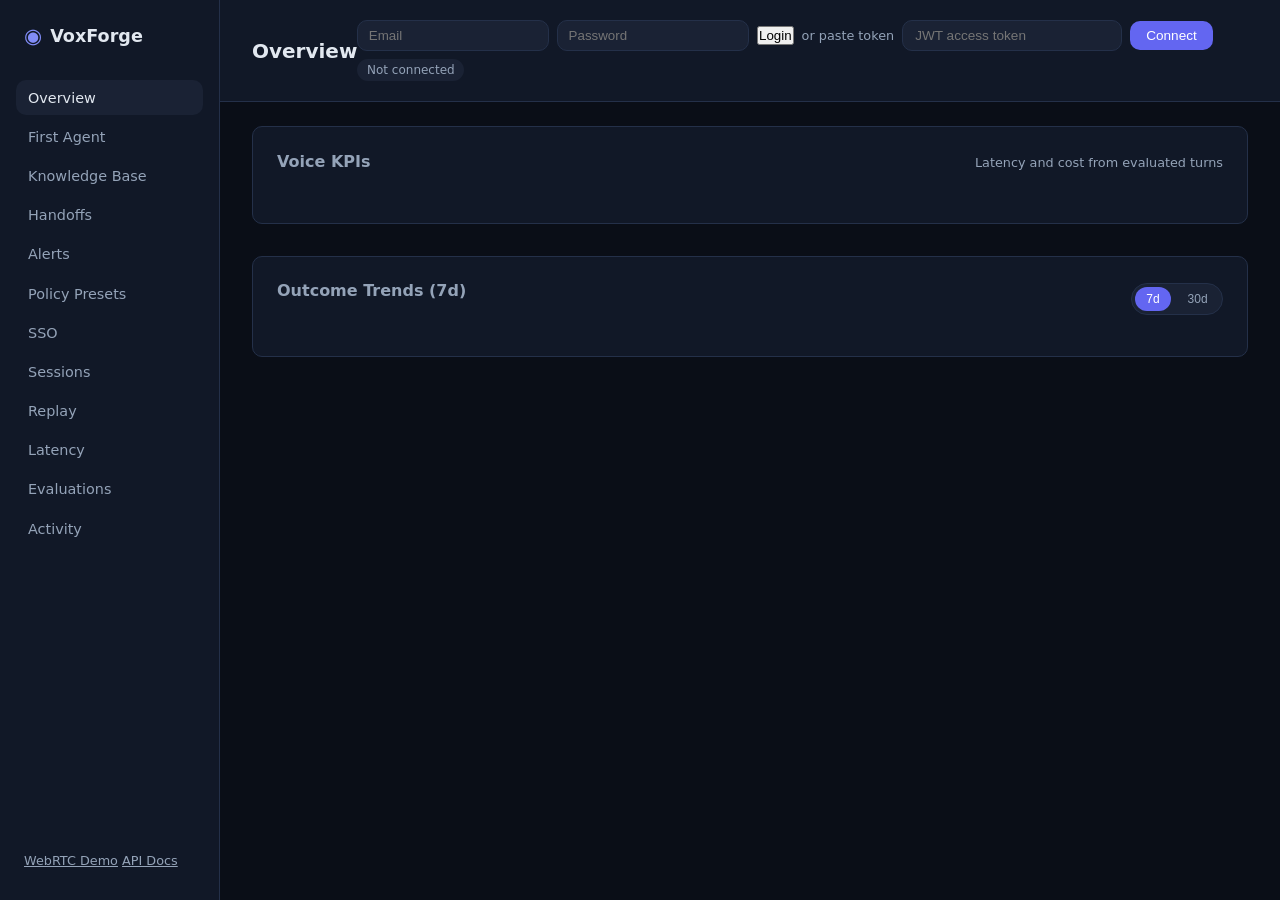
==== commit 21d43fe8: "Add uptime Slack alerting and voice KPI dashboard cards. Document UptimeRobot-to-Slack setup, add re" ====
--- a/dashboard/index.html
+++ b/dashboard/index.html
@@ -51,6 +51,13 @@
       <div id="error-banner" class="error-banner hidden"></div>
 
       <section id="overview" class="section">
+        <div class="panel voice-kpi-panel">
+          <div class="panel-header">
+            <h2>Voice KPIs</h2>
+            <span class="card-sub">Latency and cost from evaluated turns</span>
+          </div>
+          <div class="cards voice-kpi-cards" id="voice-kpi-cards"></div>
+        </div>
         <div class="cards" id="overview-cards"></div>
         <div class="panel trend-panel">
           <div class="panel-header">
--- a/dashboard/static/styles.css
+++ b/dashboard/static/styles.css
@@ -678,6 +678,37 @@
 
 .wizard-advanced summary { cursor: pointer; margin-bottom: 0.5rem; }
 
+.voice-kpi-panel {
+  margin-bottom: 1rem;
+}
+
+.voice-kpi-panel .panel-header {
+  display: flex;
+  justify-content: space-between;
+  align-items: baseline;
+  gap: 1rem;
+  margin-bottom: 0.75rem;
+}
+
+.voice-kpi-panel .panel-header h2 {
+  font-size: 1rem;
+  font-weight: 600;
+}
+
+.voice-kpi-cards {
+  grid-template-columns: repeat(auto-fill, minmax(180px, 1fr));
+}
+
+.voice-kpi-card.kpi-accent {
+  border: 1px solid rgba(99, 102, 241, 0.45);
+  background: rgba(99, 102, 241, 0.08);
+}
+
+.voice-kpi-card.kpi-cost {
+  border: 1px solid rgba(34, 197, 94, 0.35);
+  background: rgba(34, 197, 94, 0.06);
+}
+
 @media (max-width: 768px) {
   .layout { flex-direction: column; }
   .sidebar { width: 100%; flex-direction: row; flex-wrap: wrap; align-items: center; }
